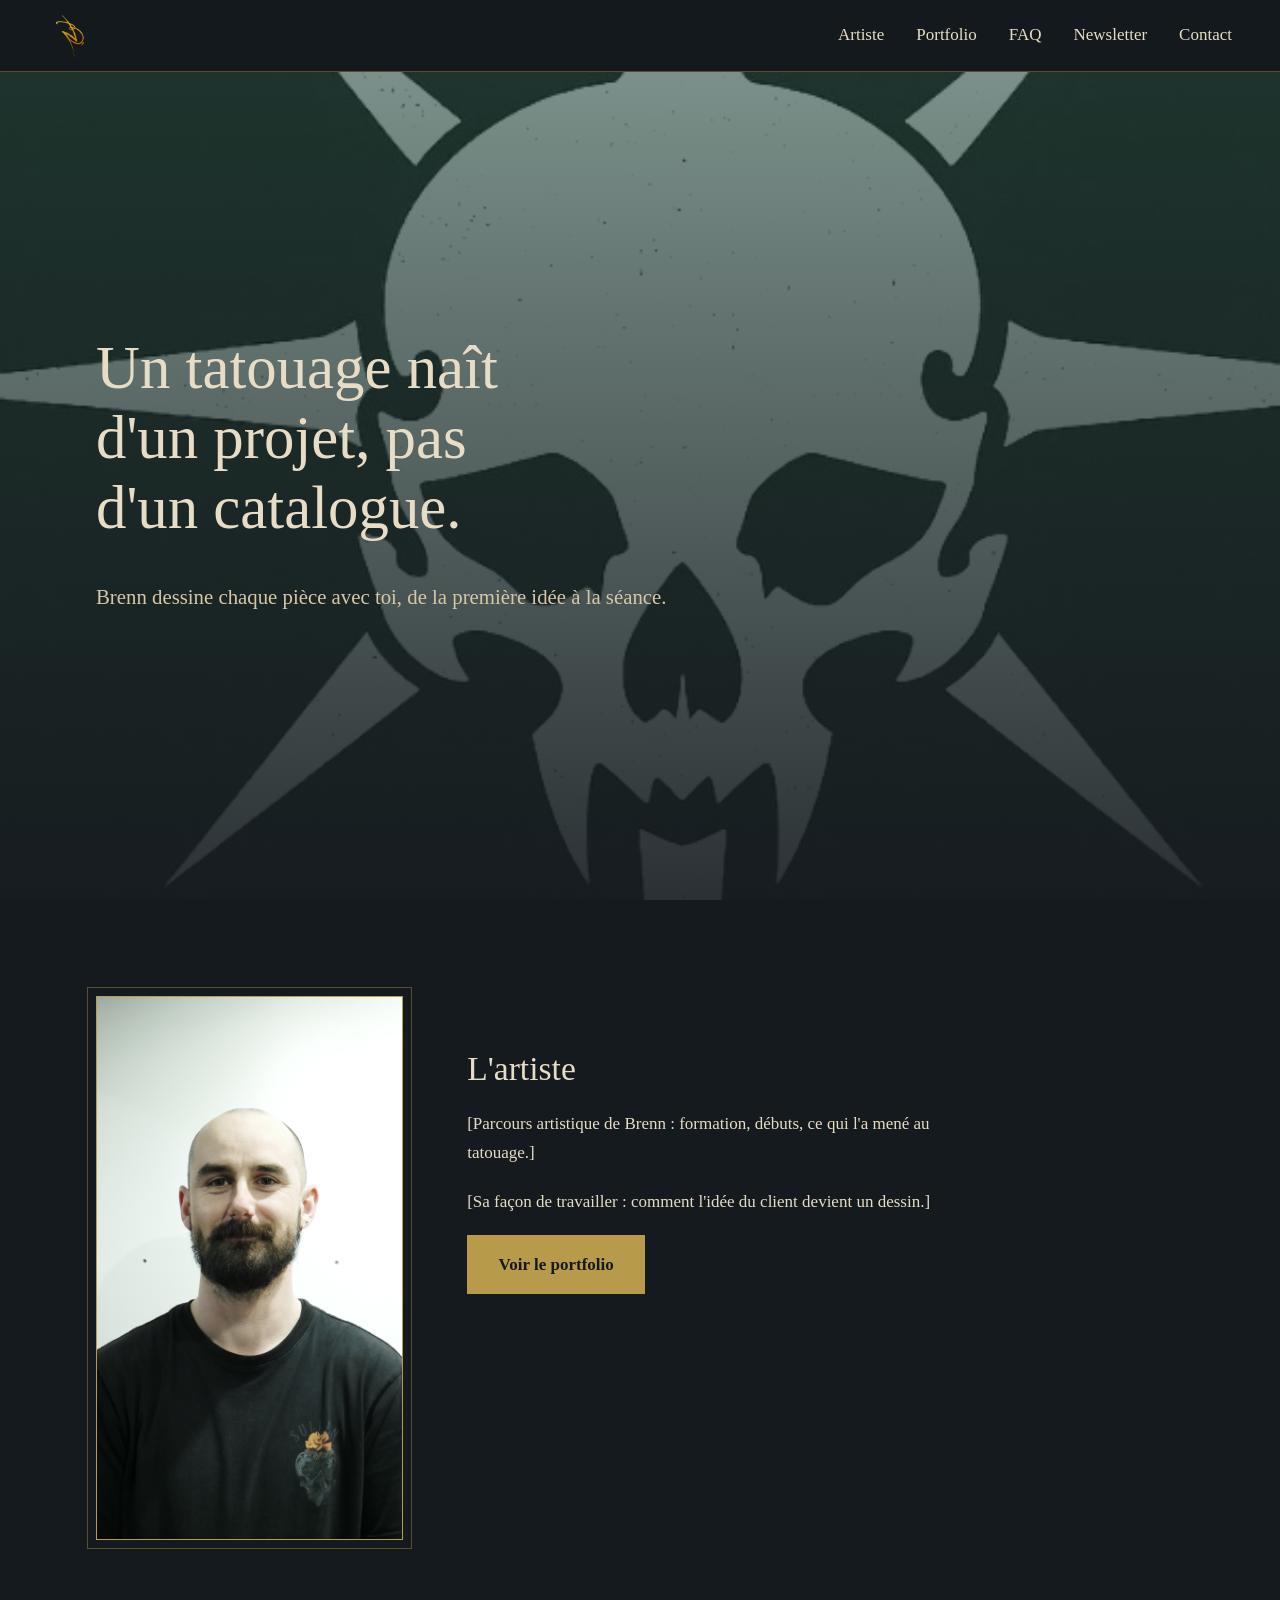
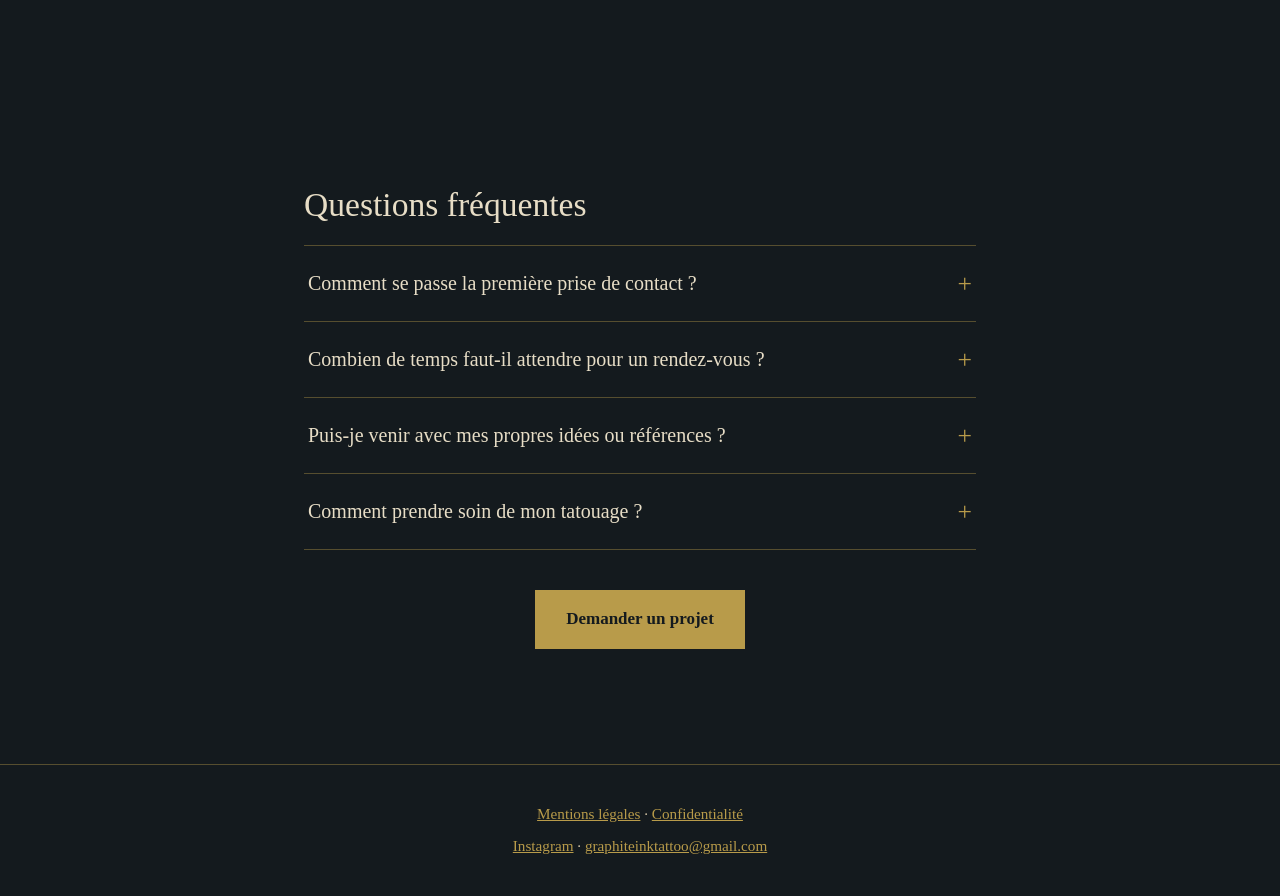
==== index.html @ c3298a83 "0.2" ====
<!doctype html>
<html lang="fr">
  <head>
    <meta charset="UTF-8" />
    <meta name="viewport" content="width=device-width, initial-scale=1" />
    <title>GraphiteInk</title>
    <meta
      name="description"
      content="À compléter : métier + ville + une phrase sur le style de Brenn."
    />
    <link rel="stylesheet" href="css/global.css" />
    <link rel="stylesheet" href="css/artiste.css" />
    <link rel="stylesheet" href="css/faq.css" />
    <link rel="stylesheet" href="css/index.css" />
  </head>
  <body class="page-index">
    <header class="site-header">
      <a class="logo" href="index.html">
        <img src="media/logo.png" alt="Brenn, retour à l'accueil" />
      </a>
      <input
        type="checkbox"
        id="menu-toggle"
        class="menu-toggle"
        aria-label="Ouvrir le menu"
      />
      <label for="menu-toggle" class="burger"
        ><span></span><span></span><span></span
      ></label>
      <nav class="site-nav" aria-label="Navigation principale">
        <a href="artiste.html">Artiste</a>
        <a href="portfolio.html">Portfolio</a>
        <a href="faq.html">FAQ</a>
        <a href="newsletter.html">Newsletter</a>
        <a href="contact.html">Contact</a>
      </nav>
    </header>
    <main>
      <section class="hero">
        <video
          class="hero-video"
          autoplay
          muted
          loop
          playsinline
          preload="metadata"
          poster="media/accueil-poster.jpg"
          aria-hidden="true"
        >
          <source src="media/presentation.webm" type="video/webm" />
          <source src="media/presentation.mp4" type="video/mp4" />
        </video>
        <div class="conteneur">
          <h1>Un tatouage naît d'un projet, pas d'un catalogue.</h1>
          <p class="hero-texte">
            Brenn dessine chaque pièce avec toi, de la première idée à la
            séance.
          </p>
        </div>
      </section>
      <section class="section" id="bio">
        <div class="conteneur artiste">
          <div class="portrait">
            <img
              src="media/pp_artiste.jpeg"
              alt="Portrait de Brenn, tatoueur"
            />
          </div>
          <div>
            <h2>L'artiste</h2>
            <p>
              [Parcours artistique de Brenn : formation, débuts, ce qui l'a mené
              au tatouage.]
            </p>
            <p>
              [Sa façon de travailler : comment l'idée du client devient un
              dessin.]
            </p>
            <p><a class="bouton" href="portfolio.html">Voir le portfolio</a></p>
          </div>
        </div>
      </section>

      <section class="section faq-accueil">
        <div class="conteneur conteneur-etroit">
          <h2>Questions fréquentes</h2>
          <details>
            <summary>Comment se passe la première prise de contact ?</summary>
            <p>[Réponse à rédiger avec Brenn, dans ses propres mots.]</p>
          </details>
          <details>
            <summary>
              Combien de temps faut-il attendre pour un rendez-vous ?
            </summary>
            <p>[Réponse à rédiger avec Brenn.]</p>
          </details>
          <details>
            <summary>
              Puis-je venir avec mes propres idées ou références ?
            </summary>
            <p>[Réponse à rédiger avec Brenn.]</p>
          </details>
          <details>
            <summary>Comment prendre soin de mon tatouage ?</summary>
            <p>[Réponse à rédiger avec Brenn.]</p>
          </details>
          <p class="faq-action">
            <a class="bouton" href="contact.html">Demander un projet</a>
          </p>
        </div>
      </section>
    </main>
    <footer class="site-footer">
      <p>
        <a href="mentions-legales.html">Mentions légales</a> ·
        <a href="confidentialite.html">Confidentialité</a>
      </p>
      <p>
        <a href="https://www.instagram.com/brennledamany/">Instagram</a> ·
        <a href="mailto:graphiteinktattoo@gmail.com"
          >graphiteinktattoo@gmail.com</a
        >
      </p>
    </footer>
  </body>
</html>
---- css/global.css ----
/* Palette fournie par Brenn */
:root {
  --noir: #141a1e;
  --ardoise: #2b3a3a;
  --foret: #355b4e;
  --sauge: #7b9c76;
  --sable: #d6c7a7;
  --sapin: #0e3529;
  --vert: #215f47;
  --jade: #4b8a6c;
  --creme: #e7ddc6;
  --or: #b89b4a;
  --serif:
    "Iowan Old Style", "Palatino Linotype", Palatino, "Book Antiqua", Georgia,
    serif;
  --largeur: 68rem;
  --hauteur-entete: 4.5rem;
}

*,
*::before,
*::after {
  box-sizing: border-box;
}
html {
  scroll-behavior: smooth;
}
body {
  margin: 0;
  background: var(--noir);
  color: var(--creme);
  font: 1.0625rem/1.75 var(--serif);
}
img {
  max-width: 100%;
  display: block;
}
a {
  color: var(--or);
}
h1,
h2,
h3 {
  font-weight: 500;
  line-height: 1.15;
  margin: 0 0 0.6em;
}
h1 {
  font-size: clamp(2.2rem, 5.5vw, 3.8rem);
}
h2 {
  font-size: clamp(1.5rem, 3.2vw, 2.1rem);
  margin-top: 1.6em;
}
p {
  max-width: 62ch;
  margin: 0 0 1.1em;
}
:focus-visible {
  outline: 2px solid var(--or);
  outline-offset: 3px;
}

.conteneur {
  width: min(100% - 2.5rem, var(--largeur));
  margin-inline: auto;
}
.conteneur-etroit {
  width: min(100% - 2.5rem, 42rem);
}
.section {
  padding-block: clamp(3rem, 8vw, 6rem);
}

/* En-tête : signature à gauche, onglets à droite */
.site-header {
  position: sticky;
  top: 0;
  z-index: 10;
  min-height: var(--hauteur-entete);
  display: flex;
  align-items: center;
  justify-content: space-between;
  padding: 0.75rem clamp(1.25rem, 4vw, 3rem);
  background: rgba(20, 26, 30, 0.94);
  border-bottom: 1px solid rgba(184, 155, 74, 0.4);
}
.logo {
  display: flex;
  align-items: center;
}
.logo img {
  height: 2.75rem;
  width: auto;
}

.site-nav {
  display: flex;
  gap: 2rem;
}
.site-nav a {
  color: var(--creme);
  text-decoration: none;
  padding-block: 0.3rem;
  border-bottom: 1px solid transparent;
}
.site-nav a:hover,
.site-nav a[aria-current="page"] {
  border-bottom-color: var(--or);
  color: var(--or);
}

/* Menu mobile sans JavaScript */
.menu-toggle {
  position: absolute;
  opacity: 0;
  width: 1px;
  height: 1px;
}
.burger {
  display: none;
  cursor: pointer;
  gap: 5px;
  padding: 0.5rem;
}
.burger span {
  display: block;
  width: 26px;
  height: 2px;
  background: var(--or);
}
.menu-toggle:focus-visible + .burger {
  outline: 2px solid var(--or);
}

@media (max-width: 760px) {
  .burger {
    display: grid;
  }
  .site-nav {
    display: none;
    position: absolute;
    top: 100%;
    left: 0;
    right: 0;
    flex-direction: column;
    gap: 1rem;
    padding: 1.5rem clamp(1.25rem, 4vw, 3rem);
    background: var(--noir);
    border-bottom: 1px solid rgba(184, 155, 74, 0.4);
  }
  .menu-toggle:checked ~ .site-nav {
    display: flex;
  }
}

/* Boutons */
.bouton {
  display: inline-block;
  padding: 0.85rem 1.9rem;
  background: var(--or);
  color: var(--noir);
  border: 1px solid var(--or);
  text-decoration: none;
  font-weight: 600;
}
.bouton:hover {
  background: transparent;
  color: var(--or);
}
.lien-discret {
  color: var(--creme);
  margin-left: 1.5rem;
}

/* Formulaires (le style est prêt, le formulaire s'y glisse) */
.zone-formulaire {
  margin-top: 2rem;
}
.zone-formulaire label {
  display: block;
  margin: 1.25rem 0 0.4rem;
  color: var(--sable);
}
.zone-formulaire input[type="text"],
.zone-formulaire input[type="email"],
.zone-formulaire input[type="tel"],
.zone-formulaire select,
.zone-formulaire textarea {
  width: 100%;
  padding: 0.75rem 0.9rem;
  background: var(--sapin);
  color: var(--creme);
  border: 1px solid var(--foret);
  font: inherit;
}
.zone-formulaire textarea {
  min-height: 9rem;
  resize: vertical;
}
.zone-formulaire input:focus,
.zone-formulaire select:focus,
.zone-formulaire textarea:focus {
  border-color: var(--or);
}
.zone-formulaire button {
  margin-top: 1.5rem;
  cursor: pointer;
  font: inherit;
  padding: 0.85rem 1.9rem;
  background: var(--or);
  color: var(--noir);
  border: 1px solid var(--or);
  font-weight: 600;
}
.zone-formulaire button:hover {
  background: transparent;
  color: var(--or);
}

/* Pied de page */
.site-footer {
  padding: 2rem clamp(1.25rem, 4vw, 3rem);
  border-top: 1px solid rgba(184, 155, 74, 0.4);
  color: var(--sable);
  font-size: 0.95rem;
  text-align: center;
}
.site-footer p {
  margin: 0.3rem auto;
  max-width: none;
}
.zone-formulaire .consentement {
  display: flex;
  gap: 0.7rem;
  align-items: flex-start;
  font-size: 0.95rem;
}
.zone-formulaire .consentement input {
  margin-top: 0.35rem;
  accent-color: var(--or);
}
@media (prefers-reduced-motion: reduce) {
  html {
    scroll-behavior: auto;
  }
}
---- css/artiste.css ----
.artiste {
  display: grid;
  gap: clamp(2rem, 5vw, 4rem);
  grid-template-columns: minmax(0, 3fr) minmax(0, 7fr);
  align-items: start;
}
.portrait {
  aspect-ratio: 4 / 5;
  display: grid;
  place-items: center;
  background: var(--sapin);
  border: 1px solid var(--or);
  outline: 1px solid rgba(184, 155, 74, 0.4);
  outline-offset: 8px;
  color: var(--sauge);
  font-style: italic;
}
@media (max-width: 760px) {
  .artiste {
    grid-template-columns: 1fr;
  }
  .portrait {
    max-width: 22rem;
  }
}
---- css/faq.css ----
details { border-top: 1px solid rgba(184, 155, 74, .4); }
details:last-of-type { border-bottom: 1px solid rgba(184, 155, 74, .4); }
summary {
  display: flex; justify-content: space-between; align-items: center; gap: 1rem;
  padding: 1.25rem .25rem; cursor: pointer; list-style: none;
  font-size: 1.25rem; color: var(--creme);
}
summary::-webkit-details-marker { display: none; }
summary::after { content: "+"; color: var(--or); font-size: 1.6rem; line-height: 1; }
details[open] summary::after { content: "\2013"; }
details[open] summary { color: var(--or); }
details p { padding: 0 .25rem .5rem; color: var(--sable); }
---- css/index.css ----
/* Seul moment de décor du site : un damas doré sur fond vert baroque */
.hero {
  min-height: calc(100svh - var(--hauteur-entete));
  display: grid;
  align-items: center;
  background:
    linear-gradient(180deg, transparent 60%, var(--noir)),
    url("data:image/svg+xml,%3Csvg xmlns='http://www.w3.org/2000/svg' width='120' height='160' viewBox='0 0 120 160'%3E%3Cg fill='none' stroke='%23B89B4A' stroke-opacity='.3' stroke-width='1.2'%3E%3Cpath d='M60 14c10 22 26 30 26 54S70 98 60 118C50 98 34 92 34 68S50 36 60 14z'/%3E%3Cpath d='M60 40c5 12 12 16 12 28S65 84 60 96C55 84 48 80 48 68S55 52 60 40z'/%3E%3Cpath d='M34 68c-14-4-24 2-24 12M86 68c14-4 24 2 24 12'/%3E%3Ccircle cx='60' cy='68' r='3'/%3E%3C/g%3E%3C/svg%3E")
      center / 120px 160px,
    radial-gradient(
      ellipse at 30% 25%,
      var(--vert),
      var(--sapin) 60%,
      var(--noir)
    );
}
.hero {
  position: relative;
  isolation: isolate;
  overflow: hidden;
}
.hero-video {
  position: absolute;
  inset: 0;
  z-index: -2;
  width: 100%;
  height: 100%;
  object-fit: cover;
}
/* voile vert-noir pour que le texte reste lisible sur la vidéo */
.hero::after {
  content: "";
  position: absolute;
  inset: 0;
  z-index: -1;
  background: linear-gradient(
    180deg,
    rgba(14, 53, 41, 0.55),
    rgba(20, 26, 30, 0.9)
  );
}
/* pas de vidéo sur mobile ni si la personne a désactivé les animations */
@media (max-width: 760px), (prefers-reduced-motion: reduce) {
  .hero-video {
    display: none;
  }
}
.hero h1 {
  max-width: 16ch;
  color: var(--creme);
}
.hero-texte {
  font-size: 1.3rem;
  color: var(--sable);
}
.hero-actions {
  margin-top: 2rem;
}

.entrees {
  list-style: none;
  margin: 0;
  padding: 0;
}
.entrees li {
  border-top: 1px solid rgba(184, 155, 74, 0.4);
}
.entrees li:last-child {
  border-bottom: 1px solid rgba(184, 155, 74, 0.4);
}
.entrees a {
  display: flex;
  flex-wrap: wrap;
  justify-content: space-between;
  gap: 0.5rem 2rem;
  padding: 1.5rem 0.25rem;
  color: var(--creme);
  text-decoration: none;
}
.entrees strong {
  font-size: 1.4rem;
  font-weight: 500;
  color: var(--or);
}
.entrees span {
  color: var(--sable);
}
.entrees a:hover strong {
  text-decoration: underline;
}
.faq-action {
  display: flex;
  justify-content: center;
  max-width: none;
  margin-top: 2.5rem;
}
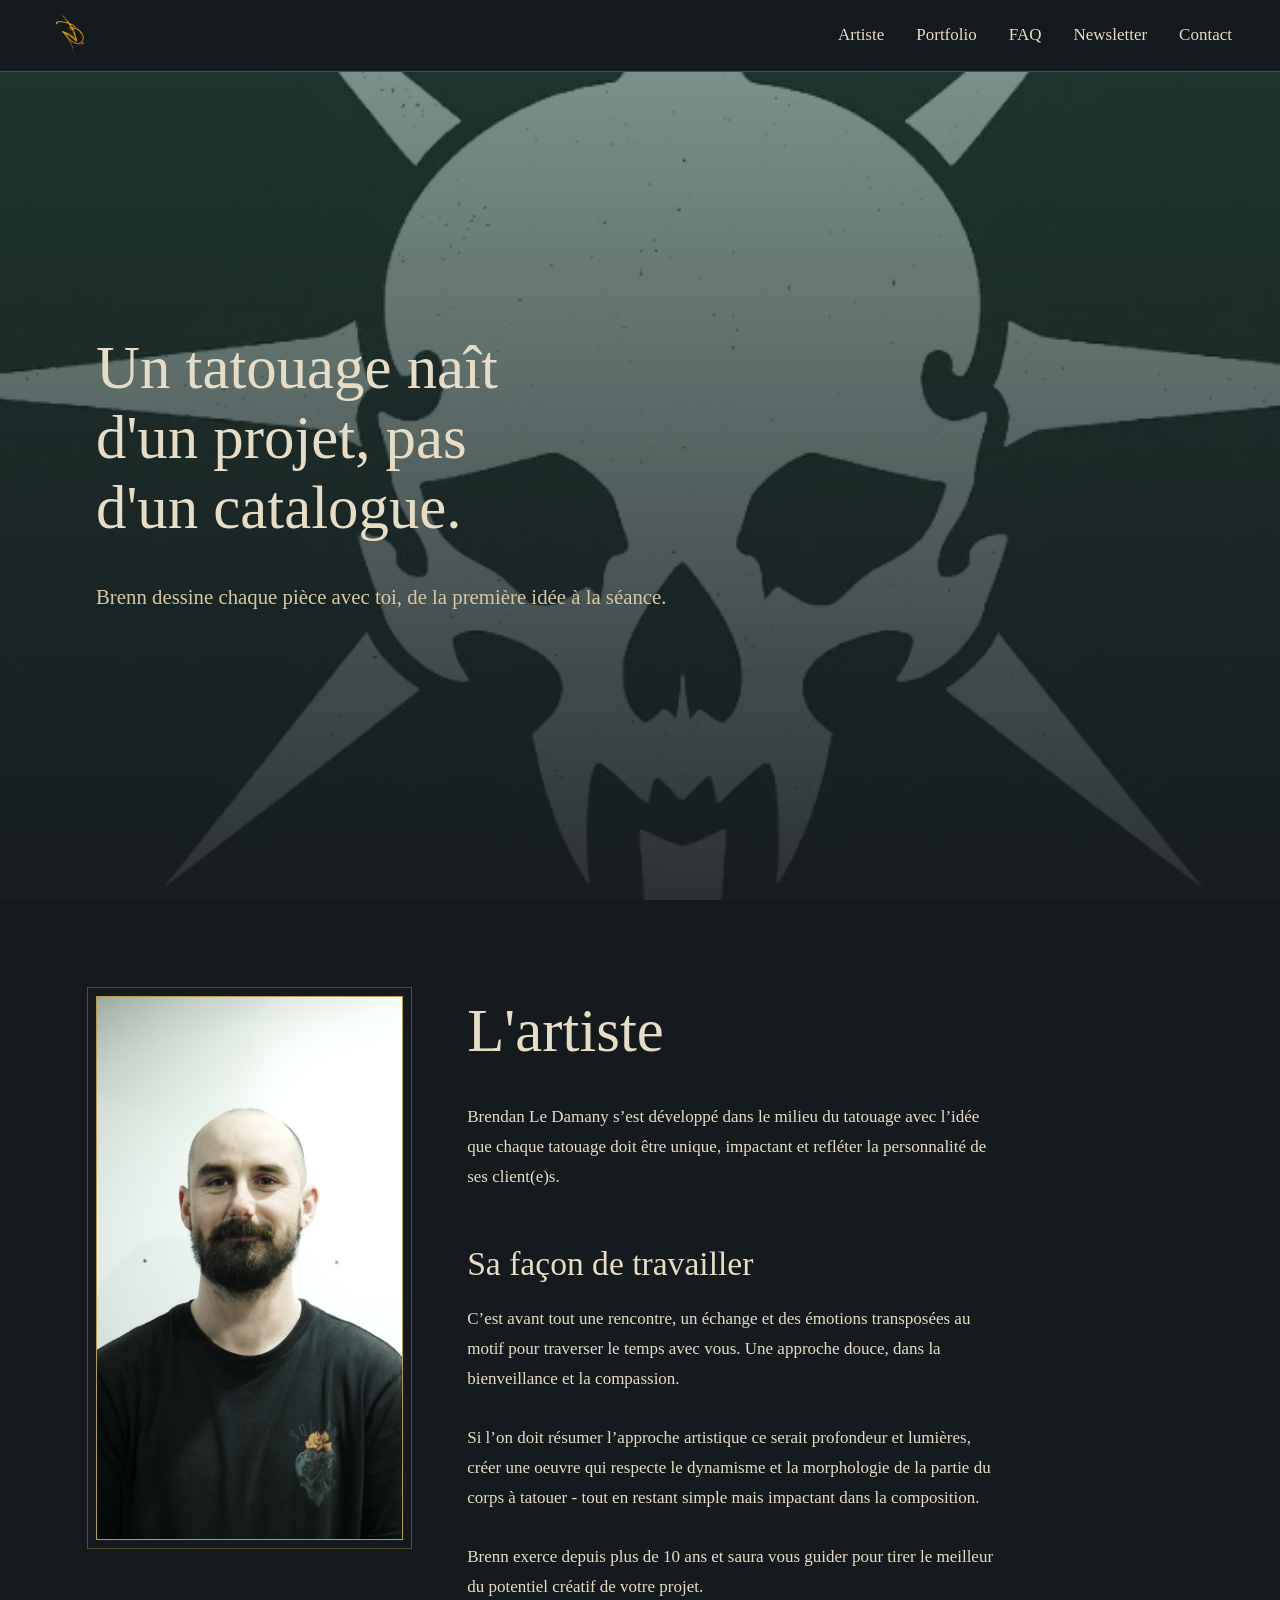
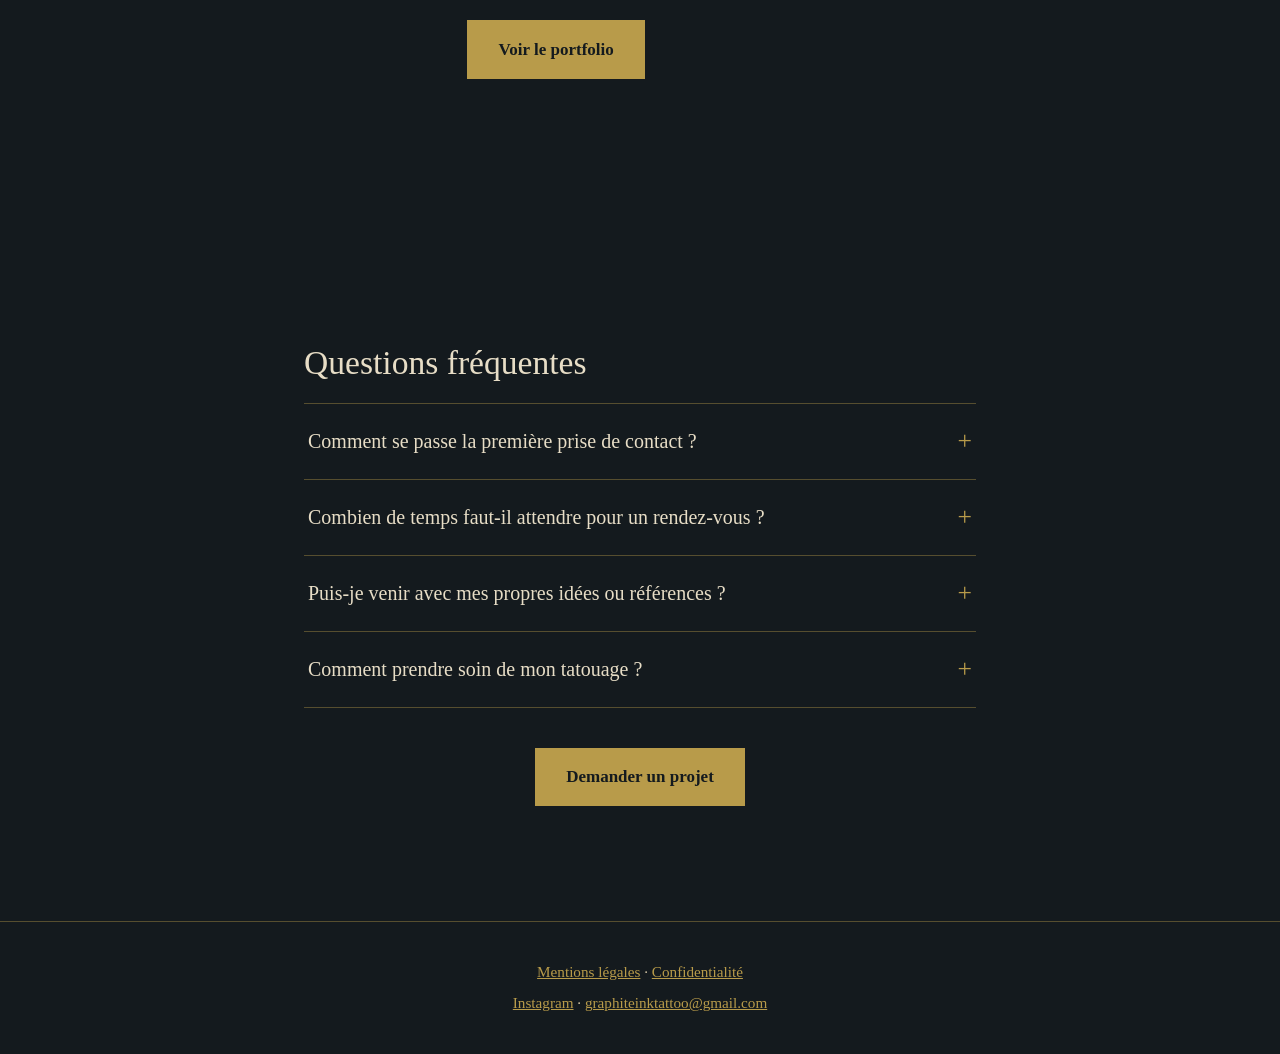
==== commit 736270ba: "v1" ====
--- a/index.html
+++ b/index.html
@@ -1,6 +1,8 @@
 <!doctype html>
 <html lang="fr">
   <head>
+    <link rel="icon" type="image/png" href="media/logo.png" />
+    <link rel="apple-touch-icon" href="media/logo.png" />
     <meta charset="UTF-8" />
     <meta name="viewport" content="width=device-width, initial-scale=1" />
     <title>GraphiteInk</title>
@@ -30,6 +32,7 @@
       <nav class="site-nav" aria-label="Navigation principale">
         <a href="artiste.html">Artiste</a>
         <a href="portfolio.html">Portfolio</a>
+
         <a href="faq.html">FAQ</a>
         <a href="newsletter.html">Newsletter</a>
         <a href="contact.html">Contact</a>
@@ -47,8 +50,7 @@
           poster="media/accueil-poster.jpg"
           aria-hidden="true"
         >
-          <source src="media/presentation.webm" type="video/webm" />
-          <source src="media/presentation.mp4" type="video/mp4" />
+          <source src="media/pres1.mp4" type="video/mp4" />
         </video>
         <div class="conteneur">
           <h1>Un tatouage naît d'un projet, pas d'un catalogue.</h1>
@@ -67,14 +69,23 @@
             />
           </div>
           <div>
-            <h2>L'artiste</h2>
+            <h1>L'artiste</h1>
             <p>
-              [Parcours artistique de Brenn : formation, débuts, ce qui l'a mené
-              au tatouage.]
+              Brendan Le Damany s’est développé dans le milieu du tatouage avec
+              l’idée que chaque tatouage doit être unique, impactant et refléter
+              la personnalité de ses client(e)s.
             </p>
+            <h2>Sa façon de travailler</h2>
             <p>
-              [Sa façon de travailler : comment l'idée du client devient un
-              dessin.]
+              C’est avant tout une rencontre, un échange et des émotions
+              transposées au motif pour traverser le temps avec vous. Une
+              approche douce, dans la bienveillance et la compassion.<br /><br />
+              Si l’on doit résumer l’approche artistique ce serait profondeur et
+              lumières, créer une oeuvre qui respecte le dynamisme et la
+              morphologie de la partie du corps à tatouer - tout en restant
+              simple mais impactant dans la composition.<br /><br />
+              Brenn exerce depuis plus de 10 ans et saura vous guider pour tirer
+              le meilleur du potentiel créatif de votre projet.
             </p>
             <p><a class="bouton" href="portfolio.html">Voir le portfolio</a></p>
           </div>
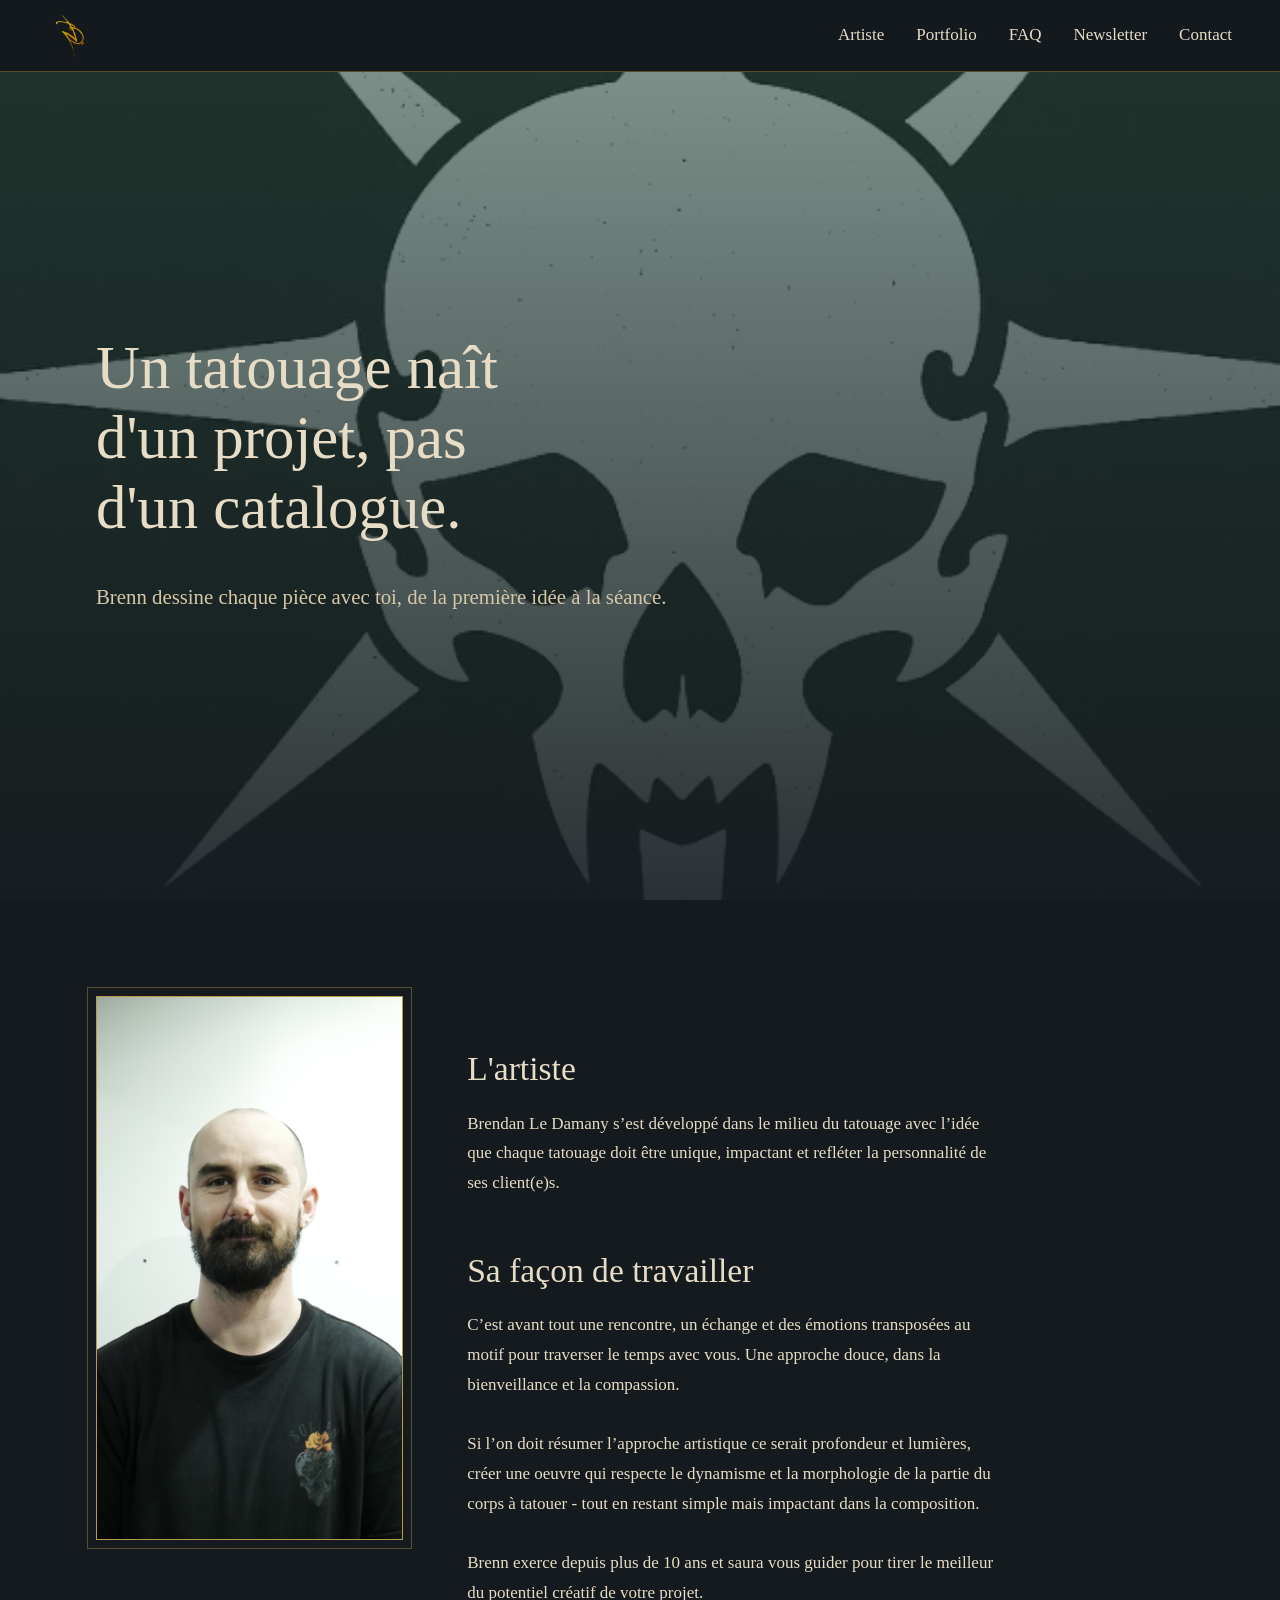
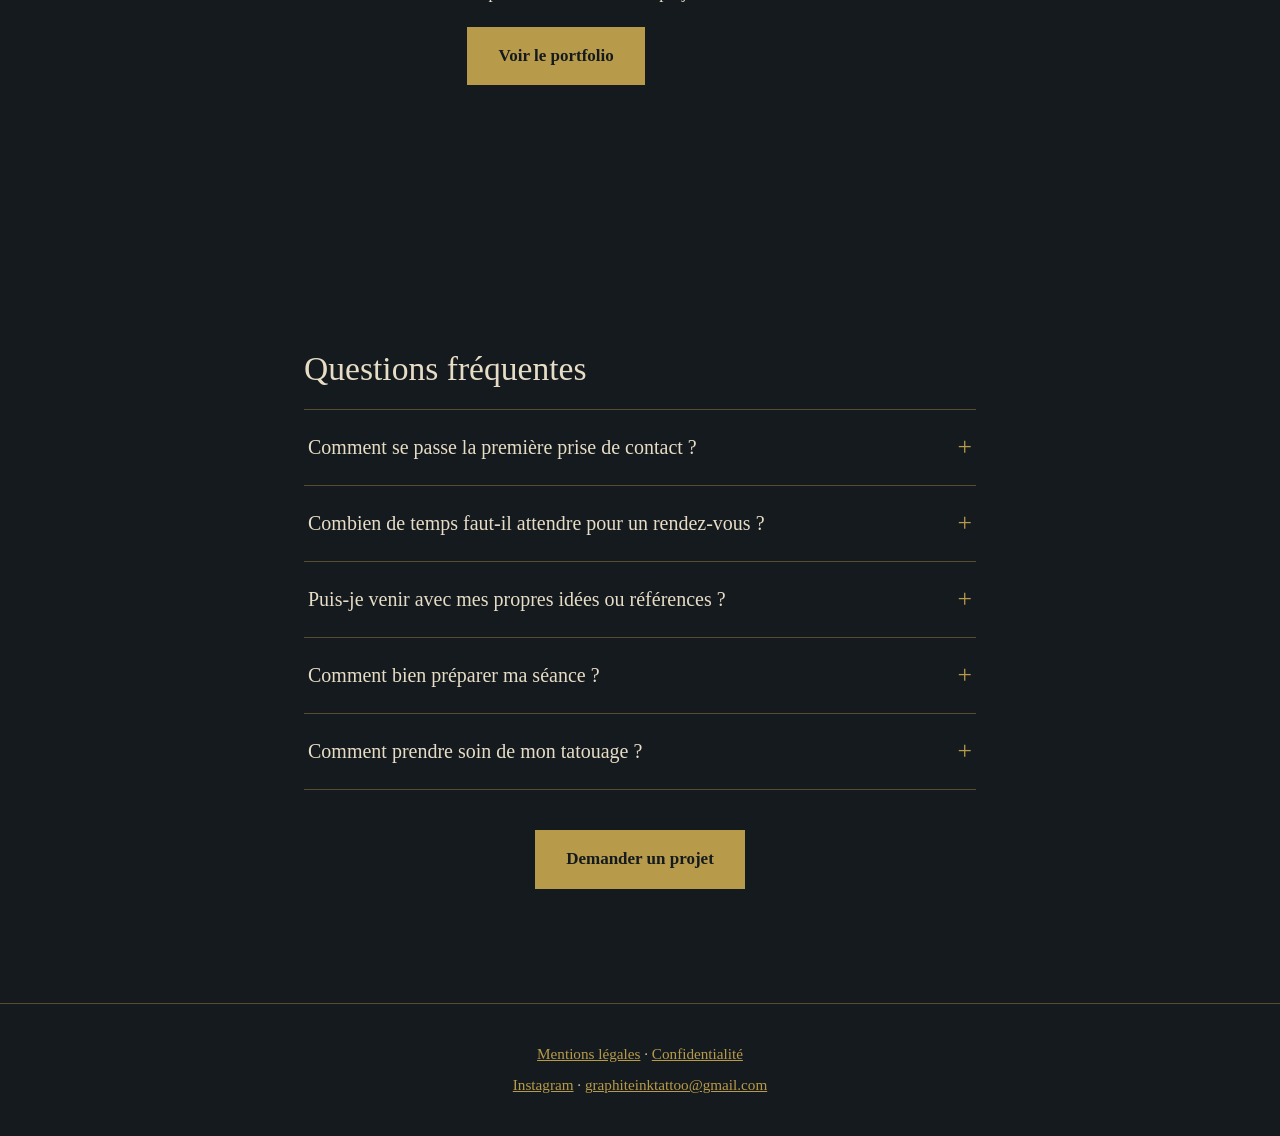
==== commit 474c4a76: "correction faq index" ====
--- a/index.html
+++ b/index.html
@@ -8,7 +8,7 @@
     <title>GraphiteInk</title>
     <meta
       name="description"
-      content="À compléter : métier + ville + une phrase sur le style de Brenn."
+      content="Brenn, tatoueur à Quimper : un univers Realiste et des pièces uniques. Découvre son portfolio et parle-lui de ton projet."
     />
     <link rel="stylesheet" href="css/global.css" />
     <link rel="stylesheet" href="css/artiste.css" />
@@ -69,7 +69,7 @@
             />
           </div>
           <div>
-            <h1>L'artiste</h1>
+            <h2>L'artiste</h2>
             <p>
               Brendan Le Damany s’est développé dans le milieu du tatouage avec
               l’idée que chaque tatouage doit être unique, impactant et refléter
@@ -97,23 +97,88 @@
           <h2>Questions fréquentes</h2>
           <details>
             <summary>Comment se passe la première prise de contact ?</summary>
-            <p>[Réponse à rédiger avec Brenn, dans ses propres mots.]</p>
+            <p>
+              Le premier contact se fait généralement par mail via l’adresse
+              graphiteinktattoo@gmail.com ou via instagram @brennledamany<br /><br />
+              Nous discutons ensemble des détails du projet, des contraintes
+              liées à l’emplacement et de la taille que devra prendre le projet
+              pour respecter au mieux l’ensemble des critères que vous
+              souhaitez.<br /><br />
+              Ce qui nous permet ensuite de dresser un budget ensemble sur la
+              faisabilité de votre projet. Une fois que nous sommes en accord
+              sur tous ces points, une avance financière sur projet (arrhes)
+              vous sera demandée pour valider la date de rendez-vous.<br /><br />
+              Le visuel vous sera envoyé quelques jours avant la séance, ce qui
+              permettra d’apporter des modifications si besoin.<br /><br />
+              Si on résume :<br /><br />
+              Nous nous mettons d’accord sur la direction que doit prendre votre
+              projet <br /><br />On précise le budget<br /><br />
+              Nous nous accordons sur une date de réalisation<br /><br />
+              Les arrhes sont versés pour bloquer le RDV <br /><br />Le visuel
+              est envoyé quelques jours avant le rendez-vous pour les
+              éventuelles modifications.
+            </p>
           </details>
           <details>
             <summary>
               Combien de temps faut-il attendre pour un rendez-vous ?
             </summary>
-            <p>[Réponse à rédiger avec Brenn.]</p>
+            <p>
+              Je ne tatoue en général que du jeudi au samedi, des exceptions
+              peuvent être faites en fonction du planning de chacun.<br /><br />
+              Sur ces critères, le temps d’attente minimum est de deux semaines
+              pour une séance de tatouage, ce temps peut varier en fonction de
+              la période de l’année.<br /><br />
+              Concernant les rendez-vous « discussion physique » à la boutique,
+              ils peuvent se faire la semaine même de la demande ou la suivante.
+            </p>
           </details>
           <details>
             <summary>
               Puis-je venir avec mes propres idées ou références ?
             </summary>
-            <p>[Réponse à rédiger avec Brenn.]</p>
+            <p>
+              Bien sûr ! Si le global de l’idée est là et qu’on peut s’en
+              inspirer pour créer un motif unique et sur mesure pour vous.<br /><br />
+              La copie d’oeuvre originale sans autorisation ou celle d’un
+              tatouage réalisé sur une autre personne ne se fera pas au sein de
+              notre atelier.<br /><br />
+              Attendez vous à quelque chose de recherché, qui respecte vos
+              attentes, unique en son genre dans un univers graphique qui m’est
+              propre.
+            </p>
+          </details>
+          <details>
+            <summary>Comment bien préparer ma séance ?</summary>
+            <p>
+              Soyez à l’heure au rendez-vous, l’adresse vous sera communiquée
+              lors de la planification. <br /><br /><strong
+                >Venez non accompagné(e)</strong
+              >
+              pour la séance <br /><br />Prévoyez la journée entière dédiée au
+              tatouage, sans contrainte horaire avant ou après
+              <br /><br />Prenez une douche avant la séance pour faciliter
+              l’asepsie de la peau <br /><br /><strong>NE PAS</strong> raser la
+              zone à tatouer avant la séance <br /><br />Apportez de quoi
+              grignoter ou manger pendant les pauses, ainsi qu’une bouteille
+              d’eau <br /><br />Prenez un bon petit-déjeuner le jour de la
+              séance et reposez-vous bien la veille <br /><br />Portez des
+              vêtements qui permettent un accès facile à la zone à tatouer (par
+              exemple : débardeur pour le haut du bras, short ample pour les
+              jambes)<br /><br />
+              Ne buvez pas d’alcool la veille, et prévenez-nous si vous prenez
+              des anticoagulants ou de l’aspirine<br /><br />
+              Les modes de règlement acceptés vous seront communiqués à la fin
+              de discussion de projet
+            </p>
           </details>
           <details>
             <summary>Comment prendre soin de mon tatouage ?</summary>
-            <p>[Réponse à rédiger avec Brenn.]</p>
+            <p>
+              La méthode de soin vous sera transmise à la fin de votre séance de
+              tatouage, une fiche de soin qu’il faudra respecter vous sera
+              envoyée par mail pour garder une trame a la maison.
+            </p>
           </details>
           <p class="faq-action">
             <a class="bouton" href="contact.html">Demander un projet</a>
--- a/css/artiste.css
+++ b/css/artiste.css
@@ -15,6 +15,11 @@
   color: var(--sauge);
   font-style: italic;
 }
+.actions {
+  display: flex;
+  flex-wrap: wrap;
+  gap: 1rem;
+}
 @media (max-width: 760px) {
   .artiste {
     grid-template-columns: 1fr;
@@ -22,4 +27,10 @@
   .portrait {
     max-width: 22rem;
   }
+  .actions {
+    flex-direction: column;
+  }
+  .actions .bouton {
+    text-align: center;
+  }
 }
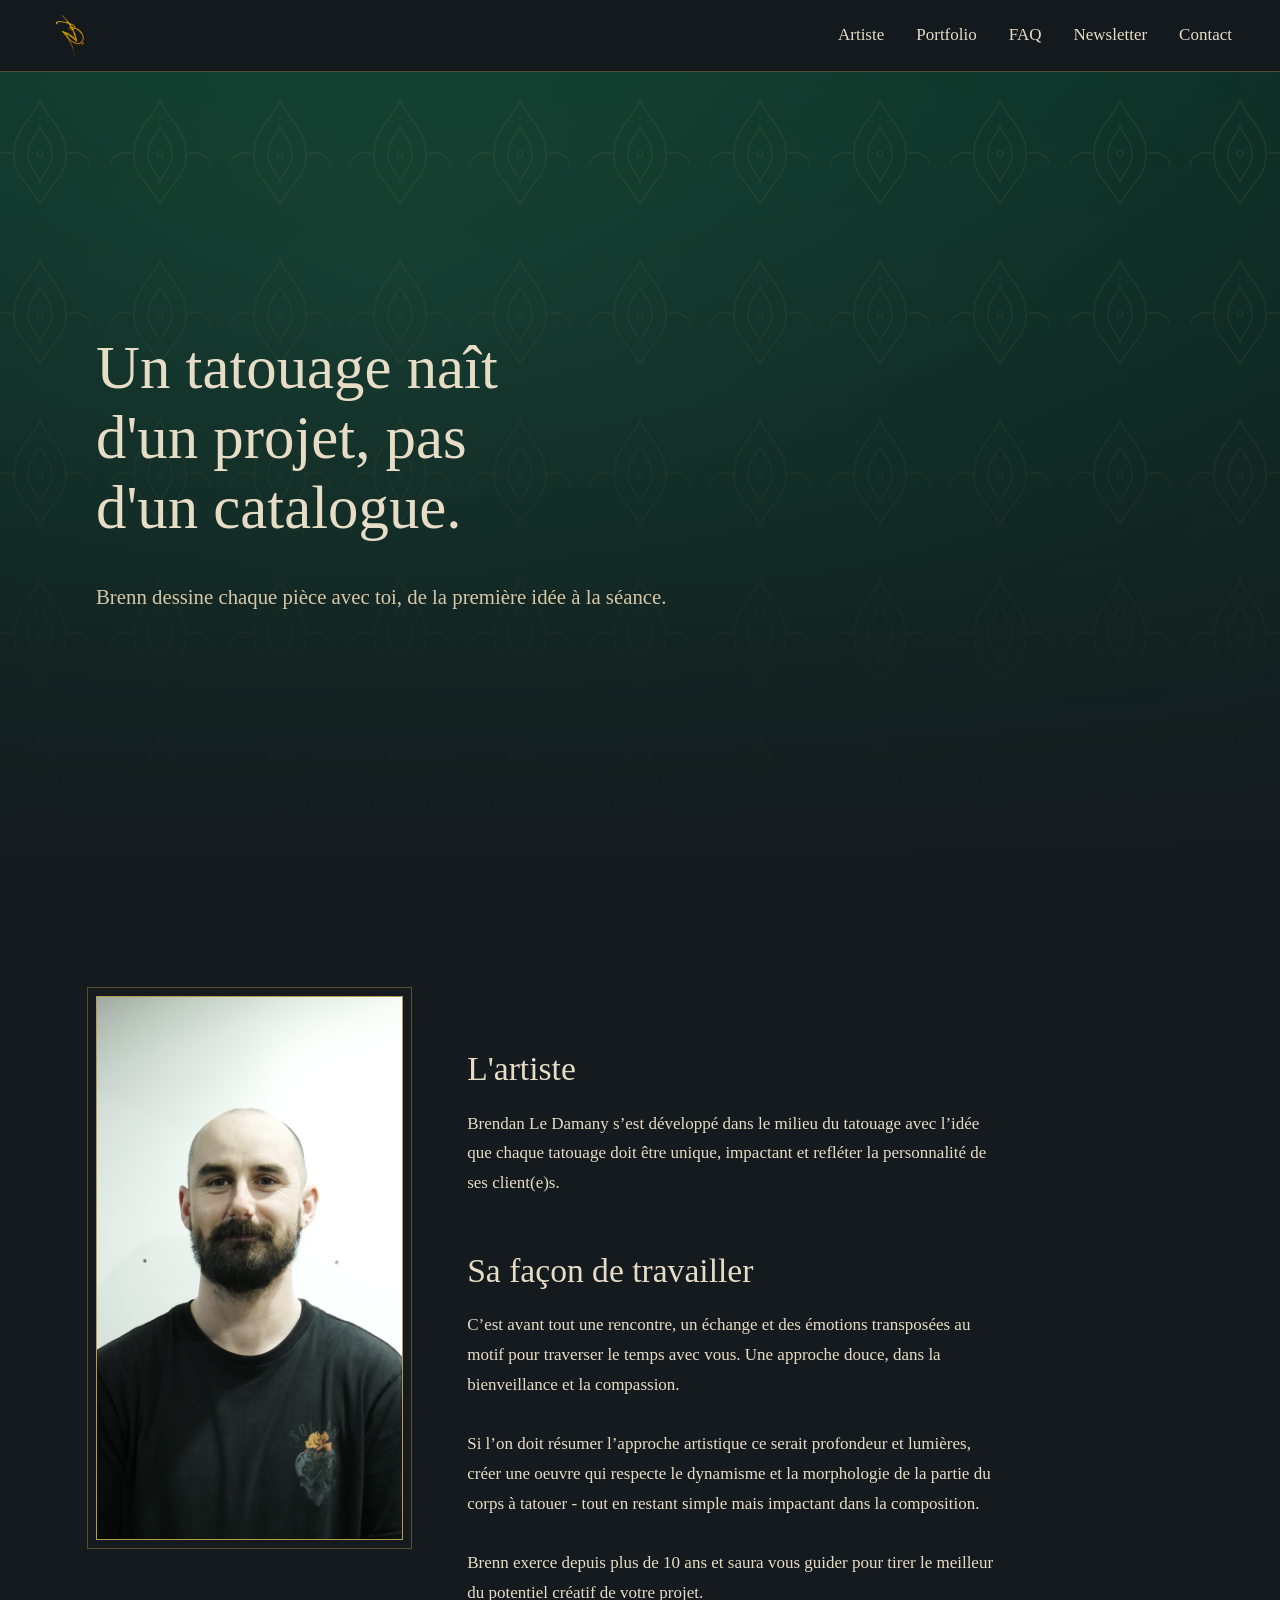
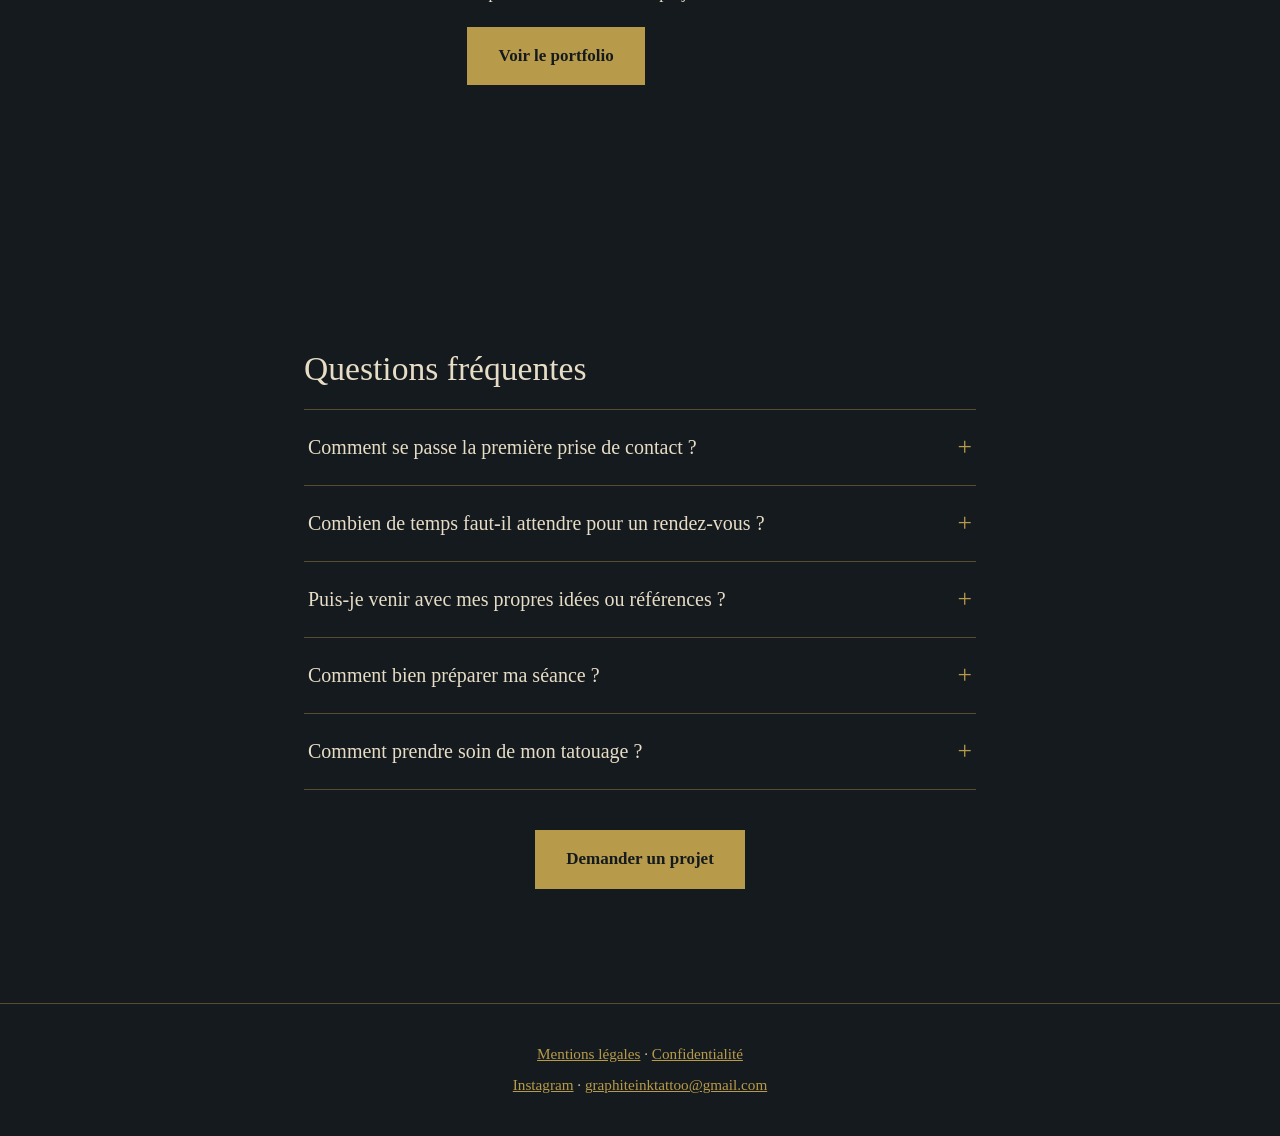
==== commit 58614d02: "ajout search goggle et sup photo index" ====
--- a/index.html
+++ b/index.html
@@ -47,7 +47,6 @@
           loop
           playsinline
           preload="metadata"
-          poster="media/accueil-poster.jpg"
           aria-hidden="true"
         >
           <source src="media/pres1.mp4" type="video/mp4" />
